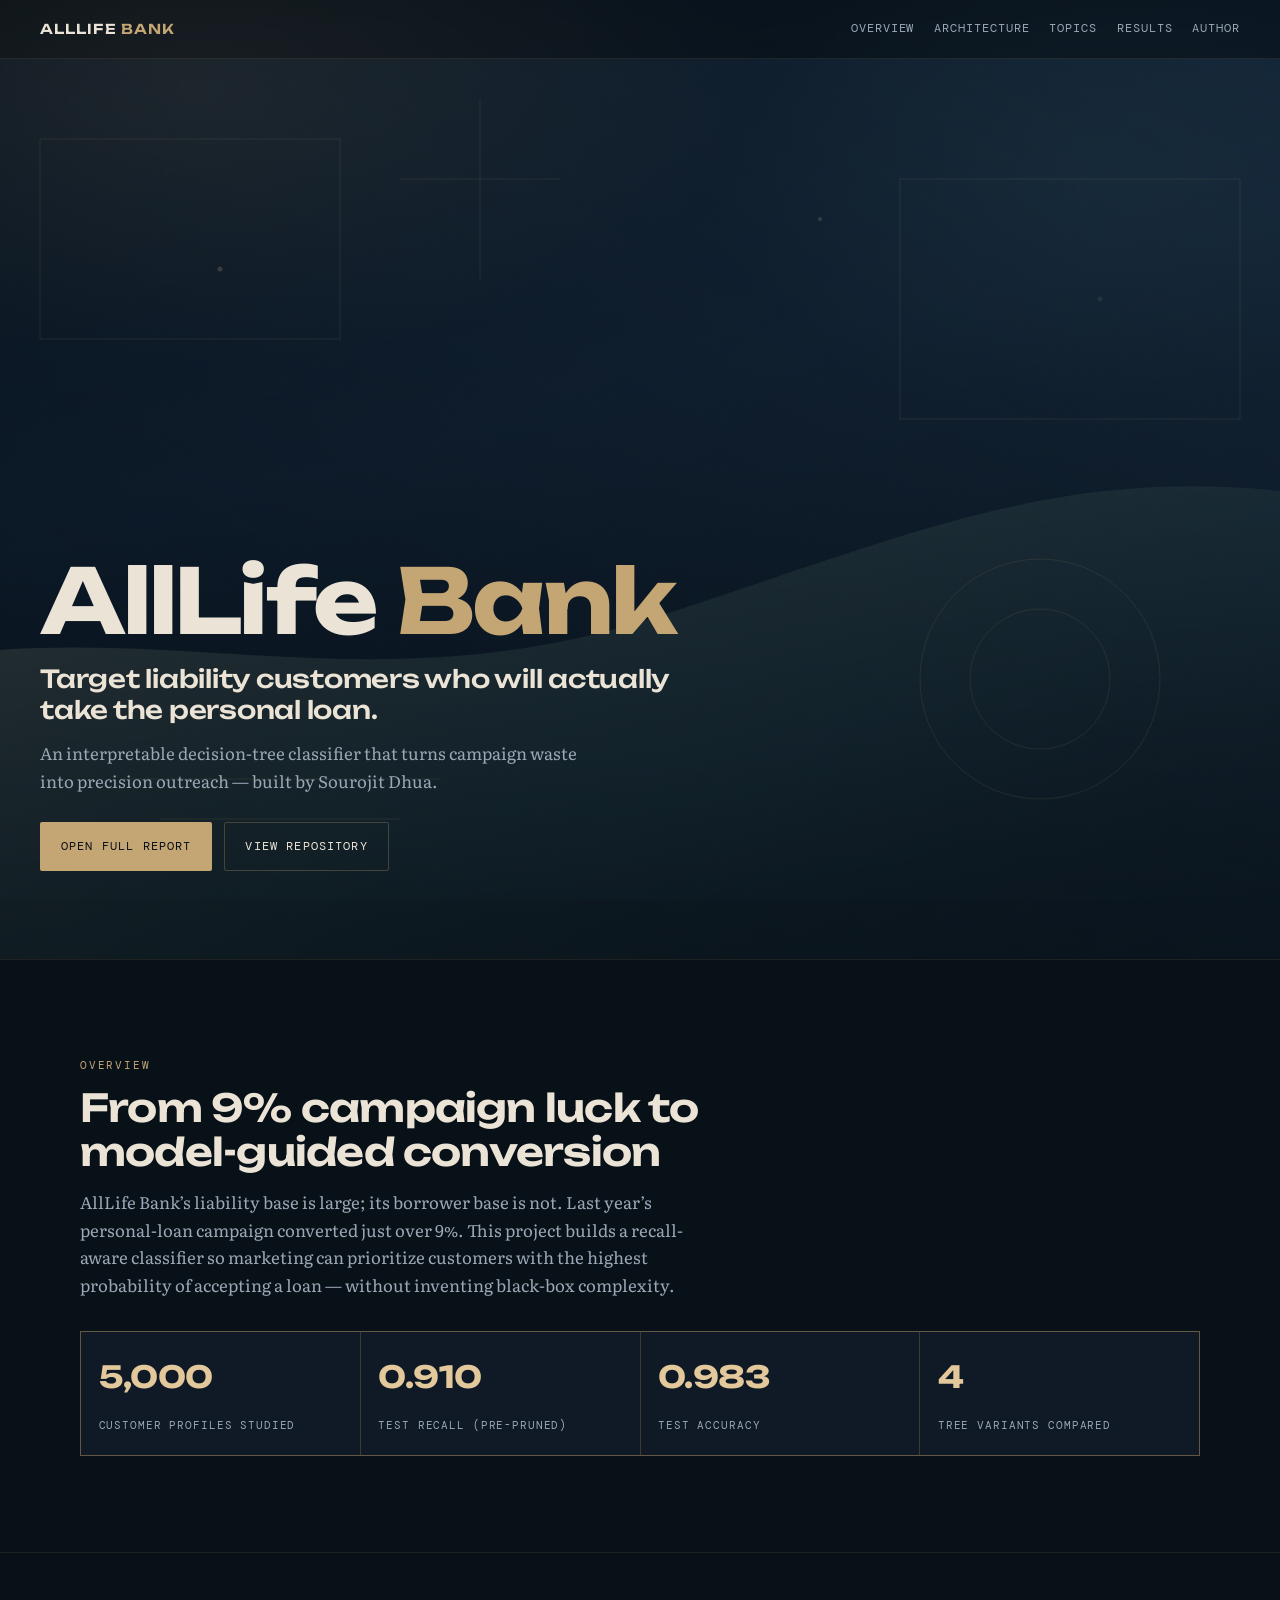
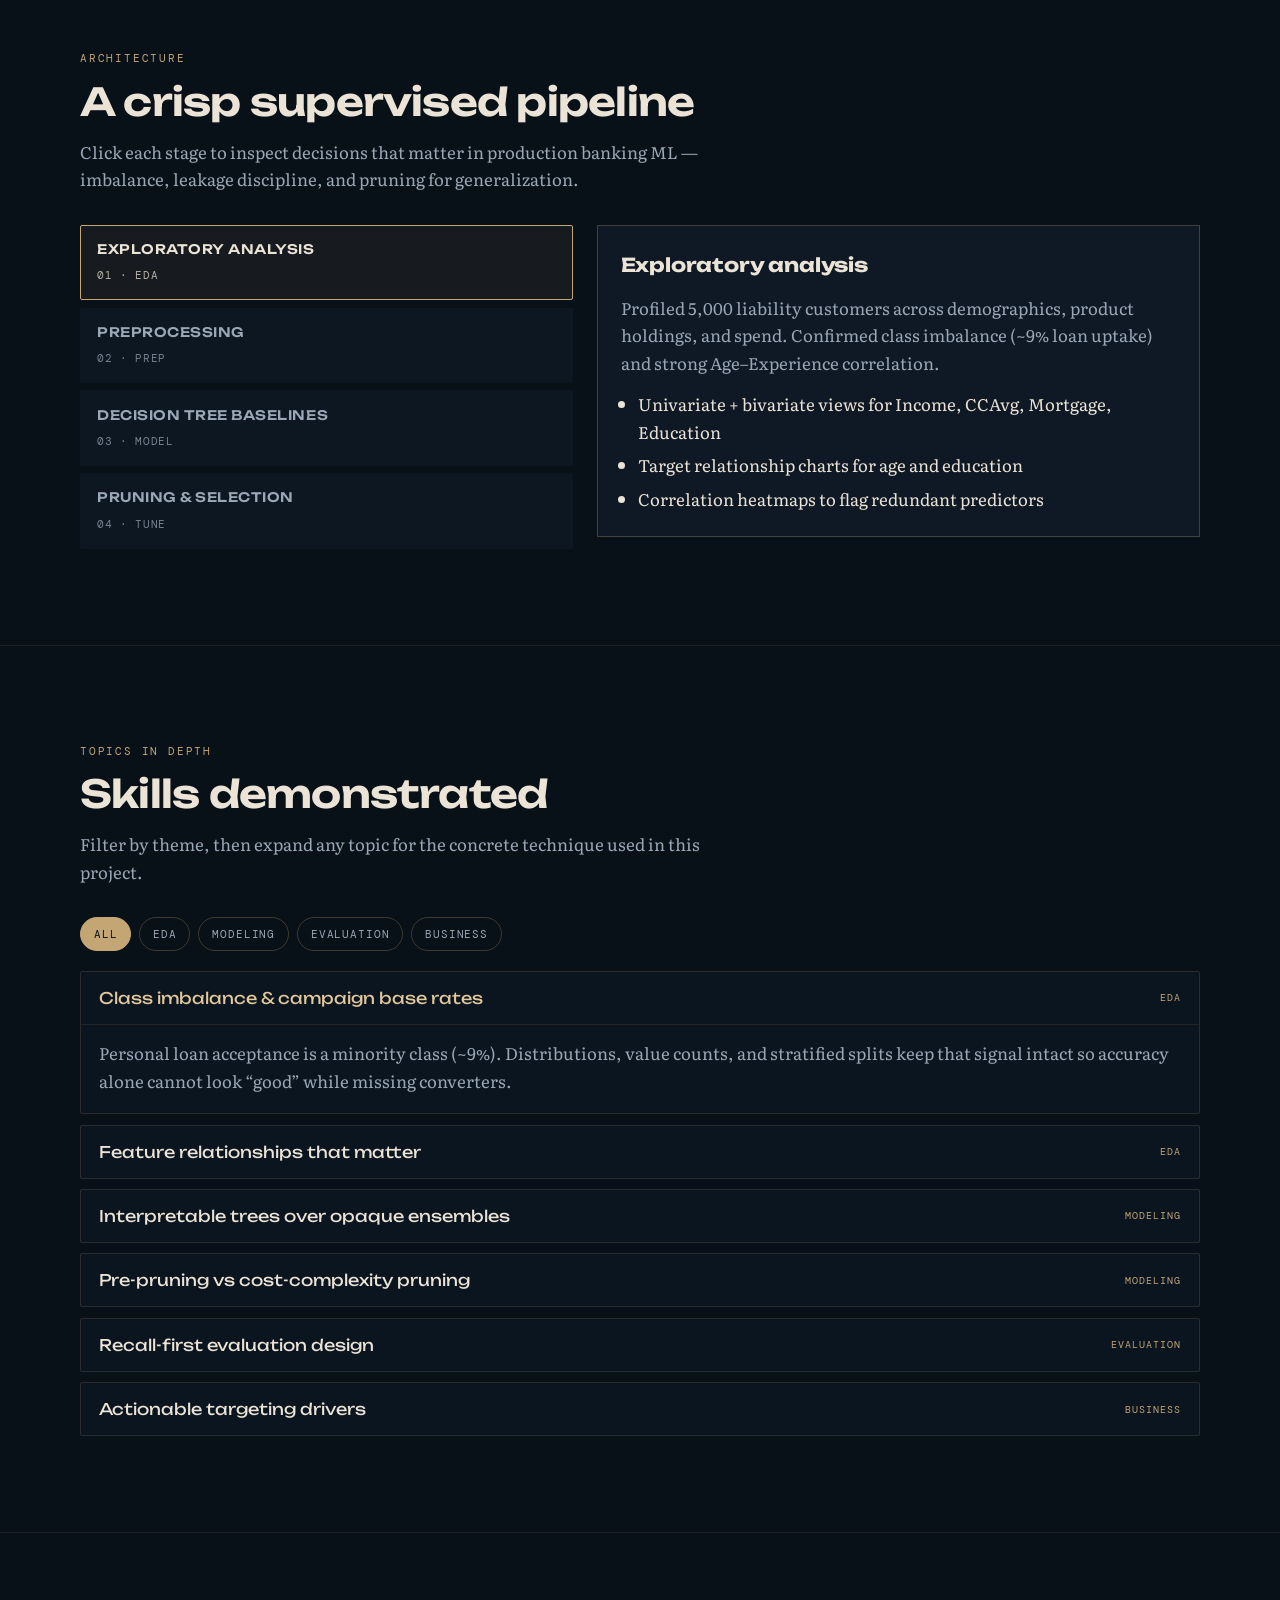
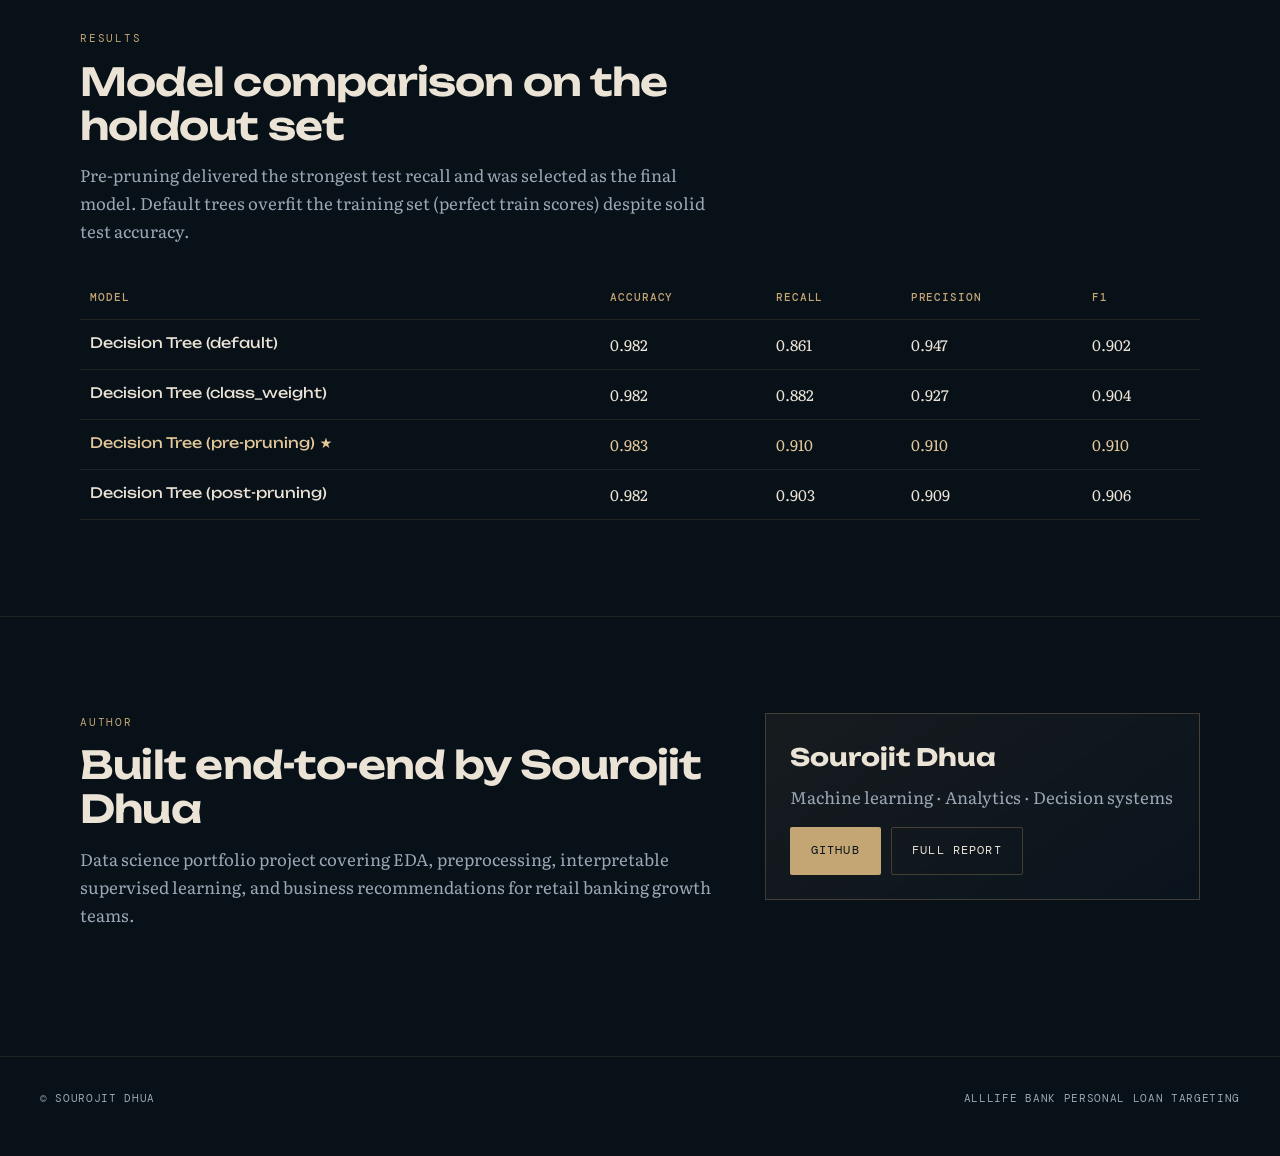
==== docs/index.html @ ab67b32b "Publish portfolio README, Pages site, and consolidated analysis report. Remove confidential dataset " ====
<!DOCTYPE html>
<html lang="en">
  <head>
    <meta charset="utf-8" />
    <meta name="viewport" content="width=device-width, initial-scale=1" />
    <title>AllLife Bank · Personal Loan Targeting — Sourojit Dhua</title>
    <meta
      name="description"
      content="Decision-tree classifier by Sourojit Dhua that identifies AllLife Bank liability customers most likely to accept a personal loan."
    />
    <meta name="author" content="Sourojit Dhua" />
    <link rel="preconnect" href="https://fonts.googleapis.com" />
    <link rel="preconnect" href="https://fonts.gstatic.com" crossorigin />
    <link
      href="https://fonts.googleapis.com/css2?family=DM+Mono:wght@400;500&family=Literata:opsz,wght@7..72,400;7..72,500;7..72,600&family=Unbounded:wght@500;600;700&display=swap"
      rel="stylesheet"
    />
    <link rel="stylesheet" href="styles.css" />
  </head>
  <body>
    <a class="skip-link" href="#overview">Skip to content</a>
    <div class="mesh" aria-hidden="true"></div>
    <div class="grain" aria-hidden="true"></div>

    <header class="site-header">
      <a class="brand-mark" href="#top">AllLife <span>Bank</span></a>
      <nav class="nav" aria-label="Primary">
        <a href="#overview">Overview</a>
        <a href="#architecture">Architecture</a>
        <a href="#topics">Topics</a>
        <a href="#results">Results</a>
        <a href="#author">Author</a>
      </nav>
    </header>

    <main id="top">
      <section class="hero" aria-label="Hero">
        <div class="hero-visual" aria-hidden="true">
          <svg viewBox="0 0 1440 900" preserveAspectRatio="xMidYMid slice">
            <defs>
              <linearGradient id="g1" x1="0" y1="0" x2="1" y2="1">
                <stop offset="0%" stop-color="#c4a574" stop-opacity="0.35" />
                <stop offset="55%" stop-color="#6eb5a2" stop-opacity="0.12" />
                <stop offset="100%" stop-color="#081018" stop-opacity="0" />
              </linearGradient>
              <linearGradient id="g2" x1="1" y1="0" x2="0" y2="1">
                <stop offset="0%" stop-color="#1c3348" stop-opacity="0.9" />
                <stop offset="100%" stop-color="#081018" stop-opacity="0.2" />
              </linearGradient>
            </defs>
            <rect width="1440" height="900" fill="url(#g2)" />
            <path
              d="M-40 620 C220 480, 420 760, 720 540 S1180 320, 1520 480 L1520 940 L-40 940 Z"
              fill="url(#g1)"
            >
              <animate
                attributeName="d"
                dur="18s"
                repeatCount="indefinite"
                values="
                  M-40 620 C220 480, 420 760, 720 540 S1180 320, 1520 480 L1520 940 L-40 940 Z;
                  M-40 580 C260 700, 480 420, 760 600 S1200 500, 1520 420 L1520 940 L-40 940 Z;
                  M-40 620 C220 480, 420 760, 720 540 S1180 320, 1520 480 L1520 940 L-40 940 Z"
              />
            </path>
            <g stroke="#c4a574" stroke-opacity="0.22" fill="none" stroke-width="1">
              <path d="M120 80 H420 V280 H120 Z" />
              <path d="M980 120 H1320 V360 H980 Z" />
              <path d="M560 40 V220" />
              <path d="M480 120 H640" />
              <circle cx="1120" cy="620" r="120" />
              <circle cx="1120" cy="620" r="70" />
              <path d="M200 720 H520" />
              <path d="M240 760 H480" />
            </g>
            <g fill="#e2c89a" fill-opacity="0.55">
              <circle cx="300" cy="210" r="2.5">
                <animate attributeName="opacity" values="0.2;0.9;0.2" dur="4s" repeatCount="indefinite" />
              </circle>
              <circle cx="1180" cy="240" r="2.5">
                <animate attributeName="opacity" values="0.9;0.2;0.9" dur="5s" repeatCount="indefinite" />
              </circle>
              <circle cx="900" cy="160" r="2">
                <animate attributeName="opacity" values="0.3;1;0.3" dur="3.5s" repeatCount="indefinite" />
              </circle>
            </g>
          </svg>
          <div class="hero-fade"></div>
        </div>

        <div class="hero-copy">
          <h1 class="hero-brand">AllLife <em>Bank</em></h1>
          <p class="hero-headline">Target liability customers who will actually take the personal loan.</p>
          <p class="hero-support">
            An interpretable decision-tree classifier that turns campaign waste into precision outreach — built by
            Sourojit Dhua.
          </p>
          <div class="cta-row">
            <a class="btn btn-primary" href="report.html">Open full report</a>
            <a class="btn btn-ghost" href="https://github.com/sourojitd/AIML-AllLifeBank">View repository</a>
          </div>
        </div>
      </section>

      <section class="section" id="overview">
        <div class="section-inner reveal">
          <p class="eyebrow">Overview</p>
          <h2>From 9% campaign luck to model-guided conversion</h2>
          <p class="lead">
            AllLife Bank’s liability base is large; its borrower base is not. Last year’s personal-loan campaign
            converted just over 9%. This project builds a recall-aware classifier so marketing can prioritize customers
            with the highest probability of accepting a loan — without inventing black-box complexity.
          </p>
          <div class="metrics" aria-label="Key results">
            <div class="metric">
              <strong>5,000</strong>
              <span>Customer profiles studied</span>
            </div>
            <div class="metric">
              <strong>0.910</strong>
              <span>Test recall (pre-pruned)</span>
            </div>
            <div class="metric">
              <strong>0.983</strong>
              <span>Test accuracy</span>
            </div>
            <div class="metric">
              <strong>4</strong>
              <span>Tree variants compared</span>
            </div>
          </div>
        </div>
      </section>

      <section class="section" id="architecture">
        <div class="section-inner reveal">
          <p class="eyebrow">Architecture</p>
          <h2>A crisp supervised pipeline</h2>
          <p class="lead">
            Click each stage to inspect decisions that matter in production banking ML — imbalance, leakage discipline,
            and pruning for generalization.
          </p>
          <div class="pipeline">
            <div class="step-list" data-step-list role="tablist" aria-label="Pipeline stages"></div>
            <div class="step-panel" data-step-panel role="tabpanel" aria-live="polite"></div>
          </div>
        </div>
      </section>

      <section class="section" id="topics">
        <div class="section-inner reveal">
          <p class="eyebrow">Topics in depth</p>
          <h2>Skills demonstrated</h2>
          <p class="lead">Filter by theme, then expand any topic for the concrete technique used in this project.</p>
          <div class="filters" data-filters>
            <button class="filter-btn" type="button" data-filter="all" aria-pressed="true">All</button>
            <button class="filter-btn" type="button" data-filter="eda" aria-pressed="false">EDA</button>
            <button class="filter-btn" type="button" data-filter="ml" aria-pressed="false">Modeling</button>
            <button class="filter-btn" type="button" data-filter="eval" aria-pressed="false">Evaluation</button>
            <button class="filter-btn" type="button" data-filter="biz" aria-pressed="false">Business</button>
          </div>
          <div class="topic-grid">
            <article class="topic" data-topic data-tags="eda" open>
              <button class="topic-toggle" type="button" data-topic-toggle aria-expanded="true">
                Class imbalance &amp; campaign base rates
                <span>EDA</span>
              </button>
              <div class="topic-body">
                Personal loan acceptance is a minority class (~9%). Distributions, value counts, and stratified splits
                keep that signal intact so accuracy alone cannot look “good” while missing converters.
              </div>
            </article>
            <article class="topic" data-topic data-tags="eda">
              <button class="topic-toggle" type="button" data-topic-toggle aria-expanded="false">
                Feature relationships that matter
                <span>EDA</span>
              </button>
              <div class="topic-body">
                Income and CCAvg are right-skewed; Age and Experience correlate ~0.99. Education and product holdings
                (especially CD accounts in tree rules) interact with spend and family size in the decision paths.
              </div>
            </article>
            <article class="topic" data-topic data-tags="ml">
              <button class="topic-toggle" type="button" data-topic-toggle aria-expanded="false">
                Interpretable trees over opaque ensembles
                <span>Modeling</span>
              </button>
              <div class="topic-body">
                Used <code>DecisionTreeClassifier</code> so marketing can read exportable rules. Compared default trees,
                <code>class_weight='balanced'</code>, hyperparameter pre-pruning, and CCP post-pruning — not a grab-bag
                of unrelated algorithms.
              </div>
            </article>
            <article class="topic" data-topic data-tags="ml">
              <button class="topic-toggle" type="button" data-topic-toggle aria-expanded="false">
                Pre-pruning vs cost-complexity pruning
                <span>Modeling</span>
              </button>
              <div class="topic-body">
                Pre-pruning searched <code>max_depth</code>, <code>max_leaf_nodes</code>, and
                <code>min_samples_split</code>. Post-pruning swept <code>ccp_alpha</code> for peak recall. Selected model:
                depth 6, 50 leaf nodes, min split 30.
              </div>
            </article>
            <article class="topic" data-topic data-tags="eval">
              <button class="topic-toggle" type="button" data-topic-toggle aria-expanded="false">
                Recall-first evaluation design
                <span>Evaluation</span>
              </button>
              <div class="topic-body">
                False negatives (missed likely borrowers) waste growth opportunity. Model selection optimized test recall
                while watching precision and F1 so outreach does not explode false positives.
              </div>
            </article>
            <article class="topic" data-topic data-tags="biz">
              <button class="topic-toggle" type="button" data-topic-toggle aria-expanded="false">
                Actionable targeting drivers
                <span>Business</span>
              </button>
              <div class="topic-body">
                Income, family size, education level, and credit-card spend dominate importance. Rules surface clear
                segments (e.g. higher income + larger family / graduate+ education) for campaign prioritization.
              </div>
            </article>
          </div>
        </div>
      </section>

      <section class="section" id="results">
        <div class="section-inner reveal">
          <p class="eyebrow">Results</p>
          <h2>Model comparison on the holdout set</h2>
          <p class="lead">
            Pre-pruning delivered the strongest test recall and was selected as the final model. Default trees overfit
            the training set (perfect train scores) despite solid test accuracy.
          </p>
          <table class="model-table">
            <thead>
              <tr>
                <th>Model</th>
                <th>Accuracy</th>
                <th>Recall</th>
                <th>Precision</th>
                <th>F1</th>
              </tr>
            </thead>
            <tbody>
              <tr>
                <td>Decision Tree (default)</td>
                <td>0.982</td>
                <td>0.861</td>
                <td>0.947</td>
                <td>0.902</td>
              </tr>
              <tr>
                <td>Decision Tree (class_weight)</td>
                <td>0.982</td>
                <td>0.882</td>
                <td>0.927</td>
                <td>0.904</td>
              </tr>
              <tr class="is-best">
                <td>Decision Tree (pre-pruning) ★</td>
                <td>0.983</td>
                <td>0.910</td>
                <td>0.910</td>
                <td>0.910</td>
              </tr>
              <tr>
                <td>Decision Tree (post-pruning)</td>
                <td>0.982</td>
                <td>0.903</td>
                <td>0.909</td>
                <td>0.906</td>
              </tr>
            </tbody>
          </table>
        </div>
      </section>

      <section class="section" id="author">
        <div class="section-inner author reveal">
          <div>
            <p class="eyebrow">Author</p>
            <h2>Built end-to-end by Sourojit Dhua</h2>
            <p class="lead">
              Data science portfolio project covering EDA, preprocessing, interpretable supervised learning, and
              business recommendations for retail banking growth teams.
            </p>
          </div>
          <aside class="author-card">
            <h3>Sourojit Dhua</h3>
            <p>Machine learning · Analytics · Decision systems</p>
            <div class="author-links">
              <a class="btn btn-primary" href="https://github.com/sourojitd">GitHub</a>
              <a class="btn btn-ghost" href="report.html">Full report</a>
            </div>
          </aside>
        </div>
      </section>
    </main>

    <footer class="site-footer">
      <span>© Sourojit Dhua</span>
      <span>AllLife Bank Personal Loan Targeting</span>
    </footer>

    <script src="main.js"></script>
  </body>
</html>
---- docs/styles.css ----
:root {
  --ink: #081018;
  --ink-2: #0f1a26;
  --panel: rgba(18, 30, 44, 0.72);
  --line: rgba(196, 165, 116, 0.28);
  --brass: #c4a574;
  --brass-bright: #e2c89a;
  --mint: #6eb5a2;
  --paper: #ebe4d6;
  --muted: #9aa7b5;
  --danger: #c97b6a;
  --radius: 2px;
  --font-display: "Unbounded", system-ui, sans-serif;
  --font-body: "Literata", Georgia, serif;
  --font-ui: "DM Mono", ui-monospace, monospace;
  --max: 1120px;
  --ease: cubic-bezier(0.22, 1, 0.36, 1);
}

*,
*::before,
*::after {
  box-sizing: border-box;
}

html {
  scroll-behavior: smooth;
}

body {
  margin: 0;
  color: var(--paper);
  background: var(--ink);
  font-family: var(--font-body);
  font-size: 1.05rem;
  line-height: 1.65;
  -webkit-font-smoothing: antialiased;
  overflow-x: hidden;
}

img,
svg {
  display: block;
  max-width: 100%;
}

a {
  color: var(--brass-bright);
  text-decoration-thickness: 1px;
  text-underline-offset: 0.18em;
}

a:hover {
  color: #fff;
}

.skip-link {
  position: absolute;
  left: -999px;
  top: 0;
  background: var(--brass);
  color: var(--ink);
  padding: 0.6rem 1rem;
  z-index: 1000;
}

.skip-link:focus {
  left: 1rem;
  top: 1rem;
}

/* Atmosphere */
.grain,
.mesh {
  position: fixed;
  inset: 0;
  pointer-events: none;
  z-index: 0;
}

.mesh {
  background:
    radial-gradient(ellipse 80% 55% at 15% 10%, rgba(196, 165, 116, 0.16), transparent 55%),
    radial-gradient(ellipse 60% 50% at 85% 20%, rgba(110, 181, 162, 0.1), transparent 50%),
    radial-gradient(ellipse 70% 60% at 50% 100%, rgba(20, 48, 70, 0.55), transparent 60%),
    linear-gradient(165deg, #081018 0%, #102033 45%, #081018 100%);
}

.grain {
  opacity: 0.08;
  mix-blend-mode: soft-light;
  background-image: url("data:image/svg+xml,%3Csvg viewBox='0 0 256 256' xmlns='http://www.w3.org/2000/svg'%3E%3Cfilter id='n'%3E%3CfeTurbulence type='fractalNoise' baseFrequency='0.85' numOctaves='4' stitchTiles='stitch'/%3E%3C/filter%3E%3Crect width='100%25' height='100%25' filter='url(%23n)'/%3E%3C/svg%3E");
}

.site-header,
main,
.site-footer {
  position: relative;
  z-index: 1;
}

.site-header {
  display: flex;
  justify-content: space-between;
  align-items: center;
  gap: 1rem;
  padding: 1.1rem clamp(1rem, 4vw, 2.5rem);
  border-bottom: 1px solid rgba(196, 165, 116, 0.12);
  backdrop-filter: blur(10px);
  background: rgba(8, 16, 24, 0.45);
  position: sticky;
  top: 0;
  z-index: 20;
}

.brand-mark {
  font-family: var(--font-display);
  font-weight: 600;
  font-size: 0.85rem;
  letter-spacing: 0.08em;
  text-transform: uppercase;
  color: var(--paper);
  text-decoration: none;
}

.brand-mark span {
  color: var(--brass);
}

.nav {
  display: flex;
  flex-wrap: wrap;
  gap: 0.9rem 1.25rem;
}

.nav a {
  font-family: var(--font-ui);
  font-size: 0.72rem;
  letter-spacing: 0.08em;
  text-transform: uppercase;
  color: var(--muted);
  text-decoration: none;
}

.nav a:hover {
  color: var(--brass-bright);
}

/* Hero */
.hero {
  min-height: 100svh;
  display: grid;
  place-items: end start;
  padding: clamp(2rem, 6vw, 5rem) clamp(1rem, 4vw, 2.5rem) clamp(3rem, 8vw, 5.5rem);
  position: relative;
  isolation: isolate;
  overflow: hidden;
}

.hero-visual {
  position: absolute;
  inset: 0;
  z-index: -1;
}

.hero-visual svg {
  width: 100%;
  height: 100%;
  opacity: 0.55;
}

.hero-fade {
  position: absolute;
  inset: 0;
  background: linear-gradient(
    180deg,
    rgba(8, 16, 24, 0.15) 0%,
    rgba(8, 16, 24, 0.35) 45%,
    rgba(8, 16, 24, 0.92) 100%
  );
  z-index: -1;
}

.hero-copy {
  max-width: 40rem;
}

.hero-brand {
  margin: 0 0 1.25rem;
  font-family: var(--font-display);
  font-weight: 700;
  font-size: clamp(2.8rem, 8vw, 5.6rem);
  line-height: 0.95;
  letter-spacing: -0.03em;
  color: var(--paper);
  text-wrap: balance;
}

.hero-brand em {
  font-style: normal;
  color: var(--brass);
}

.hero-headline {
  margin: 0 0 0.85rem;
  font-family: var(--font-display);
  font-weight: 500;
  font-size: clamp(1.15rem, 2.4vw, 1.55rem);
  letter-spacing: -0.01em;
  line-height: 1.25;
  color: var(--paper);
}

.hero-support {
  margin: 0 0 1.75rem;
  max-width: 34rem;
  color: var(--muted);
  font-size: 1.05rem;
}

.cta-row {
  display: flex;
  flex-wrap: wrap;
  gap: 0.75rem;
}

.btn {
  display: inline-flex;
  align-items: center;
  justify-content: center;
  gap: 0.45rem;
  padding: 0.85rem 1.25rem;
  font-family: var(--font-ui);
  font-size: 0.72rem;
  letter-spacing: 0.1em;
  text-transform: uppercase;
  text-decoration: none;
  border: 1px solid transparent;
  border-radius: var(--radius);
  transition: transform 0.25s var(--ease), background 0.25s var(--ease), border-color 0.25s var(--ease), color 0.25s var(--ease);
}

.btn:hover {
  transform: translateY(-2px);
}

.btn-primary {
  background: var(--brass);
  color: var(--ink);
}

.btn-primary:hover {
  background: var(--brass-bright);
  color: var(--ink);
}

.btn-ghost {
  background: transparent;
  border-color: var(--line);
  color: var(--paper);
}

.btn-ghost:hover {
  border-color: var(--brass);
  color: var(--brass-bright);
}

/* Sections */
.section {
  padding: clamp(3.5rem, 8vw, 6rem) clamp(1rem, 4vw, 2.5rem);
  border-top: 1px solid rgba(196, 165, 116, 0.12);
}

.section-inner {
  max-width: var(--max);
  margin: 0 auto;
}

.eyebrow {
  margin: 0 0 0.75rem;
  font-family: var(--font-ui);
  font-size: 0.7rem;
  letter-spacing: 0.16em;
  text-transform: uppercase;
  color: var(--brass);
}

.section h2 {
  margin: 0 0 0.85rem;
  font-family: var(--font-display);
  font-weight: 600;
  font-size: clamp(1.7rem, 3.5vw, 2.4rem);
  letter-spacing: -0.02em;
  line-height: 1.15;
  max-width: 18ch;
}

.lead {
  margin: 0 0 2rem;
  max-width: 40rem;
  color: var(--muted);
}

.metrics {
  display: grid;
  grid-template-columns: repeat(4, minmax(0, 1fr));
  gap: 1px;
  background: var(--line);
  border: 1px solid var(--line);
  margin-top: 2rem;
}

.metric {
  background: var(--ink-2);
  padding: 1.25rem 1.1rem;
}

.metric strong {
  display: block;
  font-family: var(--font-display);
  font-size: clamp(1.4rem, 3vw, 1.9rem);
  letter-spacing: -0.02em;
  color: var(--brass-bright);
  margin-bottom: 0.35rem;
}

.metric span {
  font-family: var(--font-ui);
  font-size: 0.68rem;
  letter-spacing: 0.08em;
  text-transform: uppercase;
  color: var(--muted);
}

/* Pipeline explorer */
.pipeline {
  display: grid;
  grid-template-columns: minmax(0, 0.9fr) minmax(0, 1.1fr);
  gap: 1.5rem;
  align-items: start;
}

.step-list {
  display: flex;
  flex-direction: column;
  gap: 0.45rem;
}

.step-btn {
  width: 100%;
  text-align: left;
  border: 1px solid transparent;
  background: rgba(15, 26, 38, 0.8);
  color: var(--muted);
  padding: 0.95rem 1rem;
  cursor: pointer;
  font-family: var(--font-body);
  font-size: 1rem;
  border-radius: var(--radius);
  transition: border-color 0.25s var(--ease), color 0.25s var(--ease), background 0.25s var(--ease);
}

.step-btn strong {
  display: block;
  font-family: var(--font-display);
  font-size: 0.82rem;
  font-weight: 560;
  letter-spacing: 0.04em;
  text-transform: uppercase;
  margin-bottom: 0.2rem;
  color: inherit;
}

.step-btn small {
  font-family: var(--font-ui);
  font-size: 0.68rem;
  letter-spacing: 0.06em;
  text-transform: uppercase;
  opacity: 0.75;
}

.step-btn:hover,
.step-btn[aria-selected="true"] {
  border-color: var(--brass);
  color: var(--paper);
  background: rgba(196, 165, 116, 0.08);
}

.step-panel {
  min-height: 16rem;
  border: 1px solid var(--line);
  background: var(--panel);
  padding: 1.5rem 1.4rem;
  backdrop-filter: blur(8px);
}

.step-panel h3 {
  margin: 0 0 0.75rem;
  font-family: var(--font-display);
  font-size: 1.2rem;
  letter-spacing: -0.01em;
}

.step-panel p {
  margin: 0 0 0.85rem;
  color: var(--muted);
}

.step-panel ul {
  margin: 0;
  padding-left: 1.1rem;
  color: var(--paper);
}

.step-panel li + li {
  margin-top: 0.35rem;
}

/* Topics */
.filters {
  display: flex;
  flex-wrap: wrap;
  gap: 0.5rem;
  margin-bottom: 1.25rem;
}

.filter-btn {
  border: 1px solid var(--line);
  background: transparent;
  color: var(--muted);
  font-family: var(--font-ui);
  font-size: 0.68rem;
  letter-spacing: 0.08em;
  text-transform: uppercase;
  padding: 0.55rem 0.8rem;
  cursor: pointer;
  border-radius: 999px;
  transition: all 0.2s var(--ease);
}

.filter-btn:hover,
.filter-btn[aria-pressed="true"] {
  color: var(--ink);
  background: var(--brass);
  border-color: var(--brass);
}

.topic-grid {
  display: grid;
  gap: 0.65rem;
}

.topic {
  border: 1px solid rgba(196, 165, 116, 0.16);
  background: rgba(15, 26, 38, 0.65);
  border-radius: var(--radius);
  overflow: hidden;
}

.topic[hidden] {
  display: none;
}

.topic-toggle {
  width: 100%;
  display: flex;
  justify-content: space-between;
  align-items: center;
  gap: 1rem;
  padding: 1rem 1.1rem;
  background: transparent;
  border: 0;
  color: var(--paper);
  cursor: pointer;
  text-align: left;
  font-family: var(--font-display);
  font-size: 1rem;
}

.topic-toggle span {
  font-family: var(--font-ui);
  font-size: 0.65rem;
  letter-spacing: 0.1em;
  text-transform: uppercase;
  color: var(--brass);
}

.topic-body {
  display: none;
  padding: 0 1.1rem 1.15rem;
  color: var(--muted);
  border-top: 1px solid rgba(196, 165, 116, 0.12);
}

.topic[open] .topic-body {
  display: block;
  padding-top: 0.9rem;
}

.topic[open] .topic-toggle {
  color: var(--brass-bright);
}

/* Results strip */
.model-table {
  width: 100%;
  border-collapse: collapse;
  font-size: 0.95rem;
  margin-top: 1.5rem;
}

.model-table th,
.model-table td {
  padding: 0.75rem 0.65rem;
  border-bottom: 1px solid rgba(196, 165, 116, 0.14);
  text-align: left;
}

.model-table th {
  font-family: var(--font-ui);
  font-size: 0.68rem;
  letter-spacing: 0.08em;
  text-transform: uppercase;
  color: var(--brass);
  font-weight: 500;
}

.model-table tr.is-best td {
  color: var(--brass-bright);
}

.model-table td:first-child {
  font-family: var(--font-display);
  font-size: 0.9rem;
}

/* Author */
.author {
  display: grid;
  grid-template-columns: minmax(0, 1.2fr) minmax(0, 0.8fr);
  gap: 2rem;
  align-items: start;
}

.author-card {
  border: 1px solid var(--line);
  padding: 1.5rem;
  background: linear-gradient(145deg, rgba(196, 165, 116, 0.08), rgba(15, 26, 38, 0.4));
}

.author-card h3 {
  margin: 0 0 0.35rem;
  font-family: var(--font-display);
  font-size: 1.5rem;
}

.author-card p {
  margin: 0 0 1rem;
  color: var(--muted);
}

.author-links {
  display: flex;
  flex-wrap: wrap;
  gap: 0.65rem;
}

.site-footer {
  padding: 2rem clamp(1rem, 4vw, 2.5rem) 3rem;
  border-top: 1px solid rgba(196, 165, 116, 0.12);
  color: var(--muted);
  font-family: var(--font-ui);
  font-size: 0.7rem;
  letter-spacing: 0.06em;
  text-transform: uppercase;
  display: flex;
  flex-wrap: wrap;
  justify-content: space-between;
  gap: 0.75rem;
}

/* Reveal */
.reveal {
  opacity: 0;
  transform: translateY(18px);
  transition: opacity 0.7s var(--ease), transform 0.7s var(--ease);
}

.reveal.is-in {
  opacity: 1;
  transform: none;
}

@media (max-width: 900px) {
  .metrics {
    grid-template-columns: repeat(2, minmax(0, 1fr));
  }

  .pipeline,
  .author {
    grid-template-columns: 1fr;
  }
}

@media (max-width: 600px) {
  .hero-brand {
    font-size: clamp(2.4rem, 14vw, 3.4rem);
  }

  .metrics {
    grid-template-columns: 1fr 1fr;
  }

  .model-table {
    display: block;
    overflow-x: auto;
  }
}

@media (prefers-reduced-motion: reduce) {
  html {
    scroll-behavior: auto;
  }

  .reveal {
    opacity: 1;
    transform: none;
    transition: none;
  }

  .btn:hover {
    transform: none;
  }
}
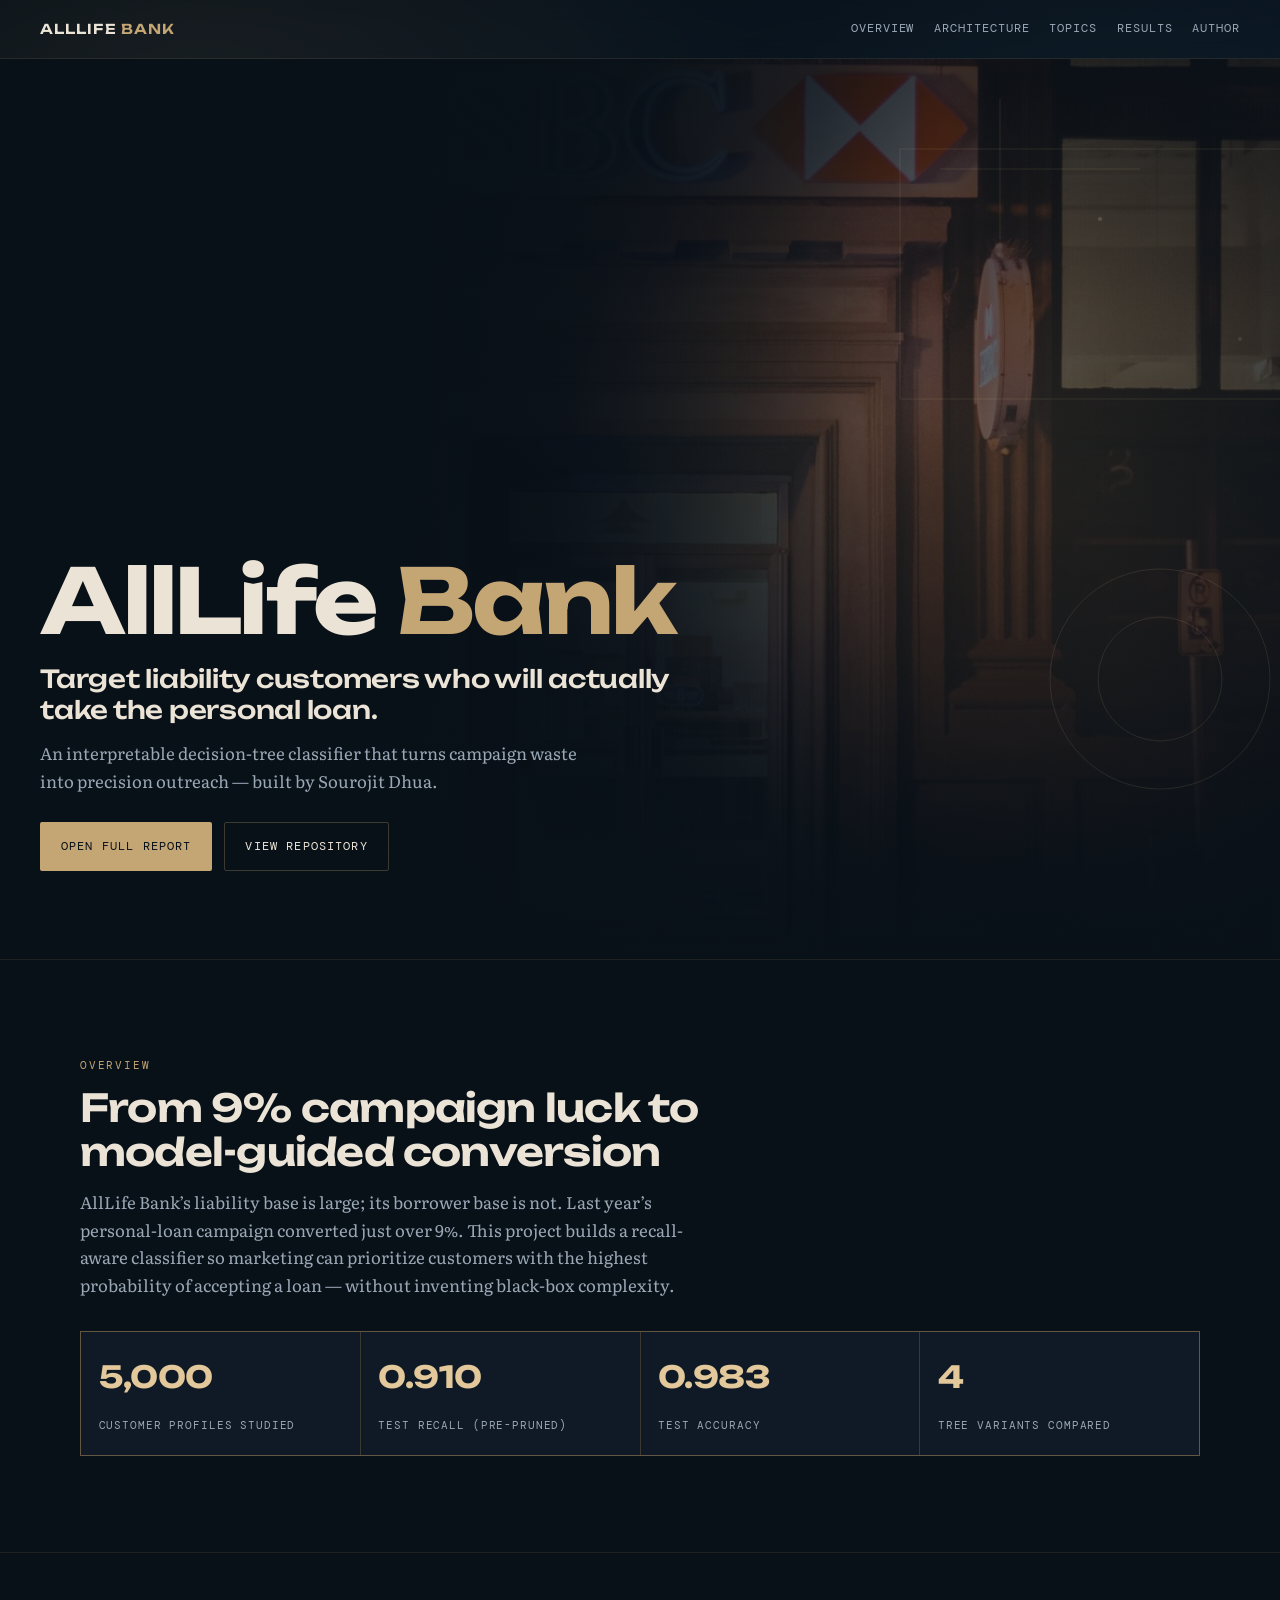
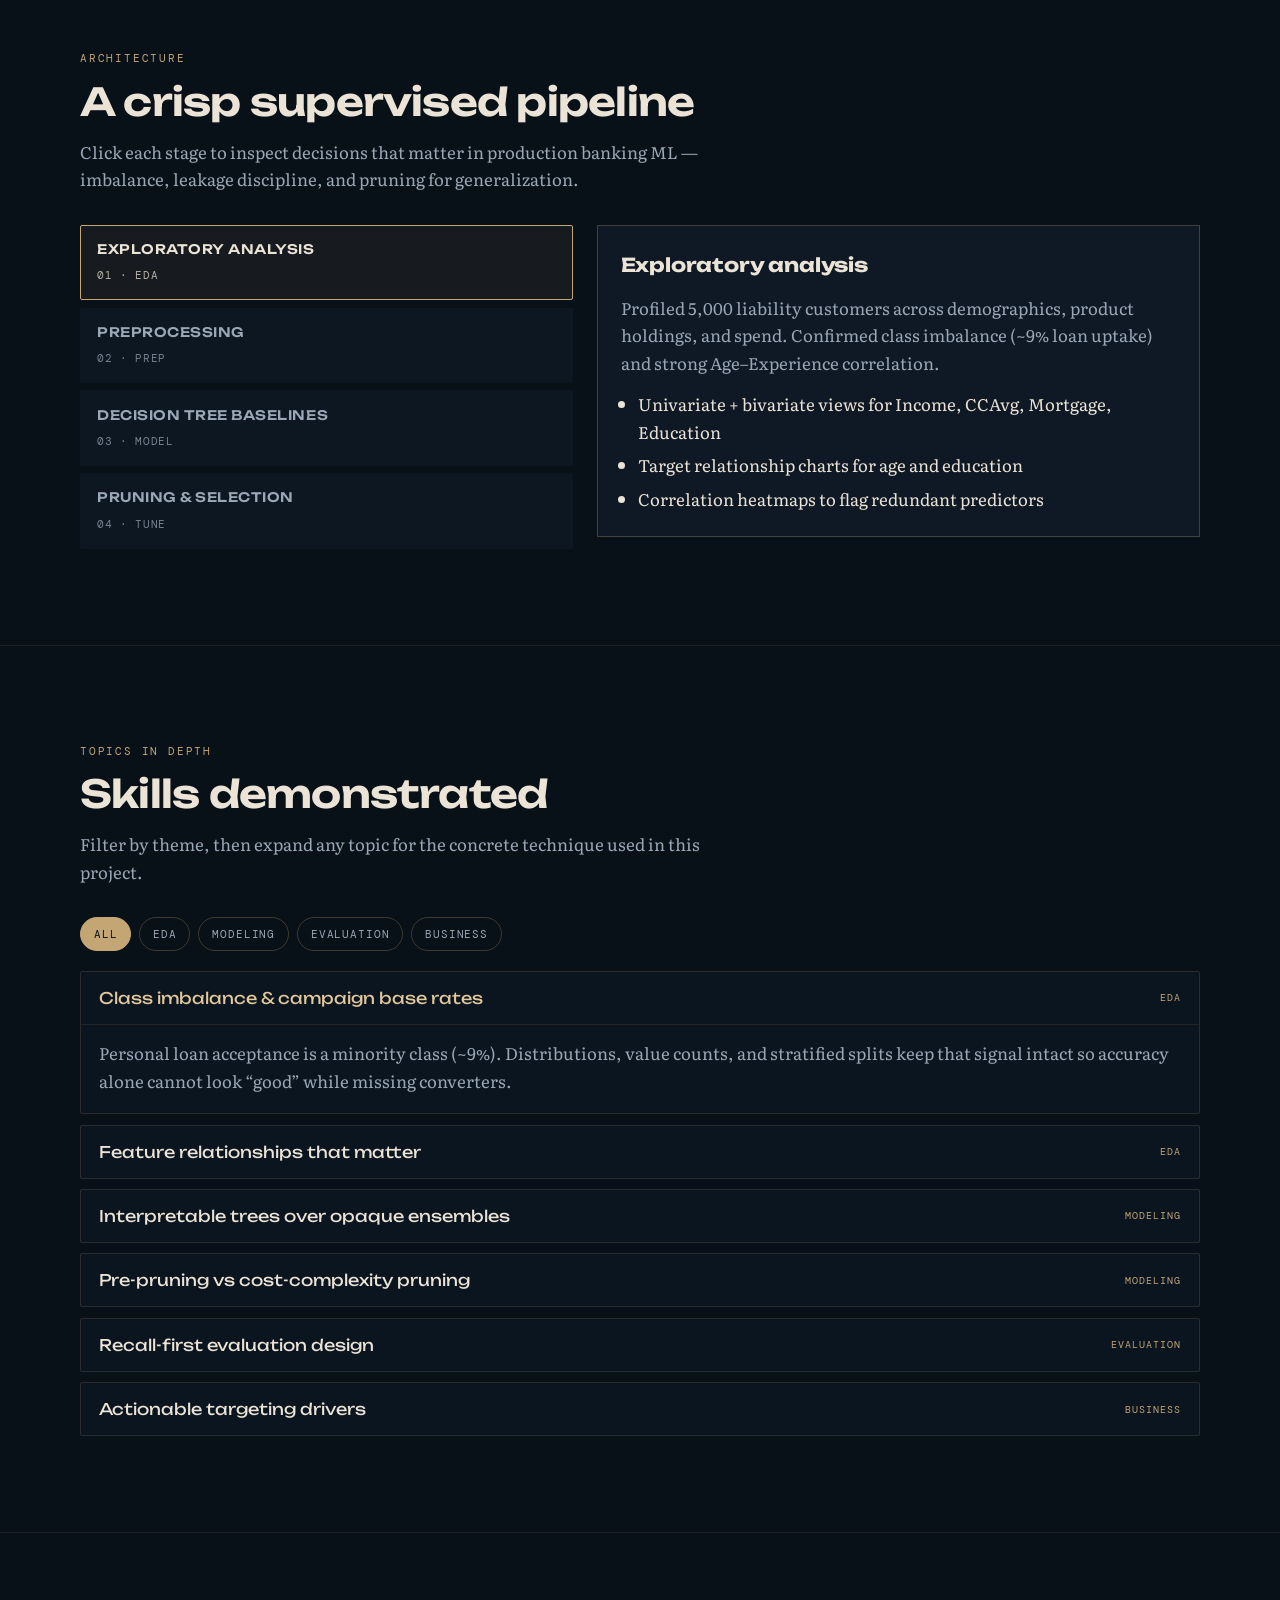
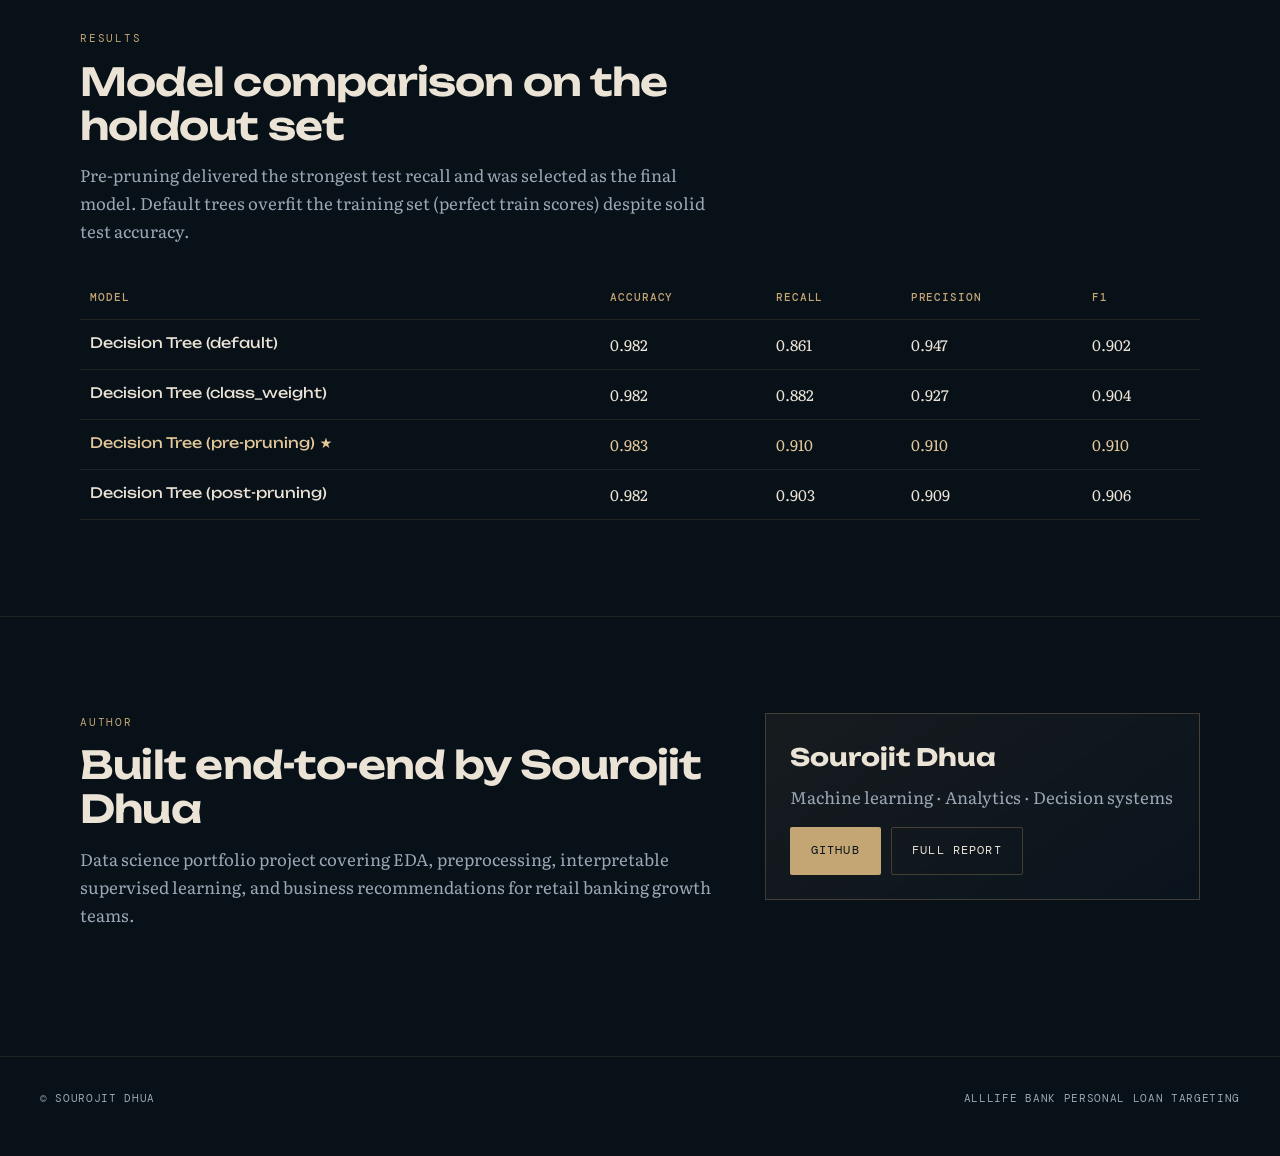
==== commit 39ece7ec: "Blend night bank photography into the Pages hero with a right-weighted fade." ====
--- a/docs/index.html
+++ b/docs/index.html
@@ -36,56 +36,35 @@
     <main id="top">
       <section class="hero" aria-label="Hero">
         <div class="hero-visual" aria-hidden="true">
-          <svg viewBox="0 0 1440 900" preserveAspectRatio="xMidYMid slice">
-            <defs>
-              <linearGradient id="g1" x1="0" y1="0" x2="1" y2="1">
-                <stop offset="0%" stop-color="#c4a574" stop-opacity="0.35" />
-                <stop offset="55%" stop-color="#6eb5a2" stop-opacity="0.12" />
-                <stop offset="100%" stop-color="#081018" stop-opacity="0" />
-              </linearGradient>
-              <linearGradient id="g2" x1="1" y1="0" x2="0" y2="1">
-                <stop offset="0%" stop-color="#1c3348" stop-opacity="0.9" />
-                <stop offset="100%" stop-color="#081018" stop-opacity="0.2" />
-              </linearGradient>
-            </defs>
-            <rect width="1440" height="900" fill="url(#g2)" />
-            <path
-              d="M-40 620 C220 480, 420 760, 720 540 S1180 320, 1520 480 L1520 940 L-40 940 Z"
-              fill="url(#g1)"
-            >
-              <animate
-                attributeName="d"
-                dur="18s"
-                repeatCount="indefinite"
-                values="
-                  M-40 620 C220 480, 420 760, 720 540 S1180 320, 1520 480 L1520 940 L-40 940 Z;
-                  M-40 580 C260 700, 480 420, 760 600 S1200 500, 1520 420 L1520 940 L-40 940 Z;
-                  M-40 620 C220 480, 420 760, 720 540 S1180 320, 1520 480 L1520 940 L-40 940 Z"
-              />
-            </path>
-            <g stroke="#c4a574" stroke-opacity="0.22" fill="none" stroke-width="1">
-              <path d="M120 80 H420 V280 H120 Z" />
-              <path d="M980 120 H1320 V360 H980 Z" />
-              <path d="M560 40 V220" />
-              <path d="M480 120 H640" />
-              <circle cx="1120" cy="620" r="120" />
-              <circle cx="1120" cy="620" r="70" />
-              <path d="M200 720 H520" />
-              <path d="M240 760 H480" />
+          <div class="hero-photo">
+            <img
+              src="pexels-introspectivedsgn-7447893.jpg"
+              alt=""
+              width="1920"
+              height="2880"
+              decoding="async"
+              fetchpriority="high"
+            />
+          </div>
+          <div class="hero-wash"></div>
+          <div class="hero-fade"></div>
+          <svg class="hero-etch" viewBox="0 0 1440 900" preserveAspectRatio="xMidYMid slice">
+            <g stroke="#c4a574" stroke-opacity="0.18" fill="none" stroke-width="1">
+              <path d="M980 90 H1380 V340 H980 Z" />
+              <path d="M1080 40 V180" />
+              <path d="M1020 110 H1220" />
+              <circle cx="1240" cy="620" r="110" />
+              <circle cx="1240" cy="620" r="62" />
             </g>
-            <g fill="#e2c89a" fill-opacity="0.55">
-              <circle cx="300" cy="210" r="2.5">
-                <animate attributeName="opacity" values="0.2;0.9;0.2" dur="4s" repeatCount="indefinite" />
+            <g fill="#e2c89a" fill-opacity="0.45">
+              <circle cx="1180" cy="160" r="2">
+                <animate attributeName="opacity" values="0.25;1;0.25" dur="4.2s" repeatCount="indefinite" />
               </circle>
-              <circle cx="1180" cy="240" r="2.5">
-                <animate attributeName="opacity" values="0.9;0.2;0.9" dur="5s" repeatCount="indefinite" />
-              </circle>
-              <circle cx="900" cy="160" r="2">
-                <animate attributeName="opacity" values="0.3;1;0.3" dur="3.5s" repeatCount="indefinite" />
+              <circle cx="1320" cy="280" r="2">
+                <animate attributeName="opacity" values="0.9;0.2;0.9" dur="5.1s" repeatCount="indefinite" />
               </circle>
             </g>
           </svg>
-          <div class="hero-fade"></div>
         </div>
 
         <div class="hero-copy">
--- a/docs/styles.css
+++ b/docs/styles.css
@@ -155,34 +155,99 @@
   position: relative;
   isolation: isolate;
   overflow: hidden;
+  background: #081018;
 }
 
 .hero-visual {
   position: absolute;
   inset: 0;
   z-index: -1;
-}
-
-.hero-visual svg {
+  overflow: hidden;
+}
+
+.hero-photo {
+  position: absolute;
+  inset: 0;
+  -webkit-mask-image: linear-gradient(
+    90deg,
+    transparent 0%,
+    transparent 18%,
+    rgba(0, 0, 0, 0.35) 42%,
+    rgba(0, 0, 0, 0.85) 68%,
+    #000 100%
+  );
+  mask-image: linear-gradient(
+    90deg,
+    transparent 0%,
+    transparent 18%,
+    rgba(0, 0, 0, 0.35) 42%,
+    rgba(0, 0, 0, 0.85) 68%,
+    #000 100%
+  );
+}
+
+.hero-photo img {
   width: 100%;
   height: 100%;
-  opacity: 0.55;
+  object-fit: cover;
+  object-position: 72% 42%;
+  transform: scale(1.08);
+  filter: saturate(0.92) contrast(1.05) brightness(0.78);
+  animation: hero-drift 28s var(--ease) infinite alternate;
+}
+
+.hero-wash {
+  position: absolute;
+  inset: 0;
+  background:
+    radial-gradient(ellipse 55% 70% at 78% 45%, rgba(196, 165, 116, 0.18), transparent 62%),
+    radial-gradient(ellipse 40% 50% at 88% 70%, rgba(255, 140, 70, 0.12), transparent 55%),
+    linear-gradient(90deg, #081018 0%, #081018 28%, rgba(8, 16, 24, 0.72) 52%, rgba(8, 16, 24, 0.28) 74%, rgba(12, 20, 28, 0.45) 100%),
+    linear-gradient(180deg, rgba(8, 16, 24, 0.35) 0%, transparent 28%, transparent 62%, rgba(8, 16, 24, 0.88) 100%);
+  mix-blend-mode: normal;
 }
 
 .hero-fade {
   position: absolute;
   inset: 0;
-  background: linear-gradient(
-    180deg,
-    rgba(8, 16, 24, 0.15) 0%,
-    rgba(8, 16, 24, 0.35) 45%,
-    rgba(8, 16, 24, 0.92) 100%
-  );
+  background:
+    linear-gradient(105deg, rgba(8, 16, 24, 0.97) 0%, rgba(8, 16, 24, 0.82) 34%, rgba(8, 16, 24, 0.2) 62%, rgba(8, 16, 24, 0.55) 100%),
+    linear-gradient(180deg, rgba(8, 16, 24, 0.25) 0%, transparent 40%, rgba(8, 16, 24, 0.9) 100%);
+  pointer-events: none;
+}
+
+.hero-etch {
+  position: absolute;
+  inset: 0;
+  width: 100%;
+  height: 100%;
+  opacity: 0.7;
+  pointer-events: none;
+  mix-blend-mode: screen;
+}
+
+@keyframes hero-drift {
+  from {
+    transform: scale(1.08) translate3d(0, 0, 0);
+  }
+  to {
+    transform: scale(1.14) translate3d(-1.5%, -1%, 0);
+  }
+}
+
+.hero-copy {
+  max-width: min(40rem, 54vw);
+  position: relative;
+  z-index: 1;
+}
+
+.hero-copy::before {
+  content: "";
+  position: absolute;
+  inset: -2.5rem -2rem -2rem -1.5rem;
+  background: radial-gradient(ellipse at 20% 40%, rgba(8, 16, 24, 0.55), transparent 70%);
   z-index: -1;
-}
-
-.hero-copy {
-  max-width: 40rem;
+  pointer-events: none;
 }
 
 .hero-brand {
@@ -592,6 +657,41 @@
 }
 
 @media (max-width: 900px) {
+  .hero-copy {
+    max-width: 36rem;
+  }
+
+  .hero-photo {
+    -webkit-mask-image: linear-gradient(
+      180deg,
+      rgba(0, 0, 0, 0.55) 0%,
+      rgba(0, 0, 0, 0.75) 38%,
+      rgba(0, 0, 0, 0.25) 72%,
+      transparent 100%
+    );
+    mask-image: linear-gradient(
+      180deg,
+      rgba(0, 0, 0, 0.55) 0%,
+      rgba(0, 0, 0, 0.75) 38%,
+      rgba(0, 0, 0, 0.25) 72%,
+      transparent 100%
+    );
+  }
+
+  .hero-photo img {
+    object-position: 60% 35%;
+  }
+
+  .hero-wash {
+    background:
+      radial-gradient(ellipse 80% 55% at 50% 20%, rgba(196, 165, 116, 0.16), transparent 60%),
+      linear-gradient(180deg, rgba(8, 16, 24, 0.35) 0%, rgba(8, 16, 24, 0.55) 45%, #081018 100%);
+  }
+
+  .hero-fade {
+    background: linear-gradient(180deg, rgba(8, 16, 24, 0.4) 0%, rgba(8, 16, 24, 0.55) 40%, #081018 100%);
+  }
+
   .metrics {
     grid-template-columns: repeat(2, minmax(0, 1fr));
   }
@@ -605,6 +705,10 @@
 @media (max-width: 600px) {
   .hero-brand {
     font-size: clamp(2.4rem, 14vw, 3.4rem);
+  }
+
+  .hero-copy {
+    max-width: 100%;
   }
 
   .metrics {
@@ -631,4 +735,9 @@
   .btn:hover {
     transform: none;
   }
-}
+
+  .hero-photo img {
+    animation: none;
+    transform: scale(1.06);
+  }
+}
